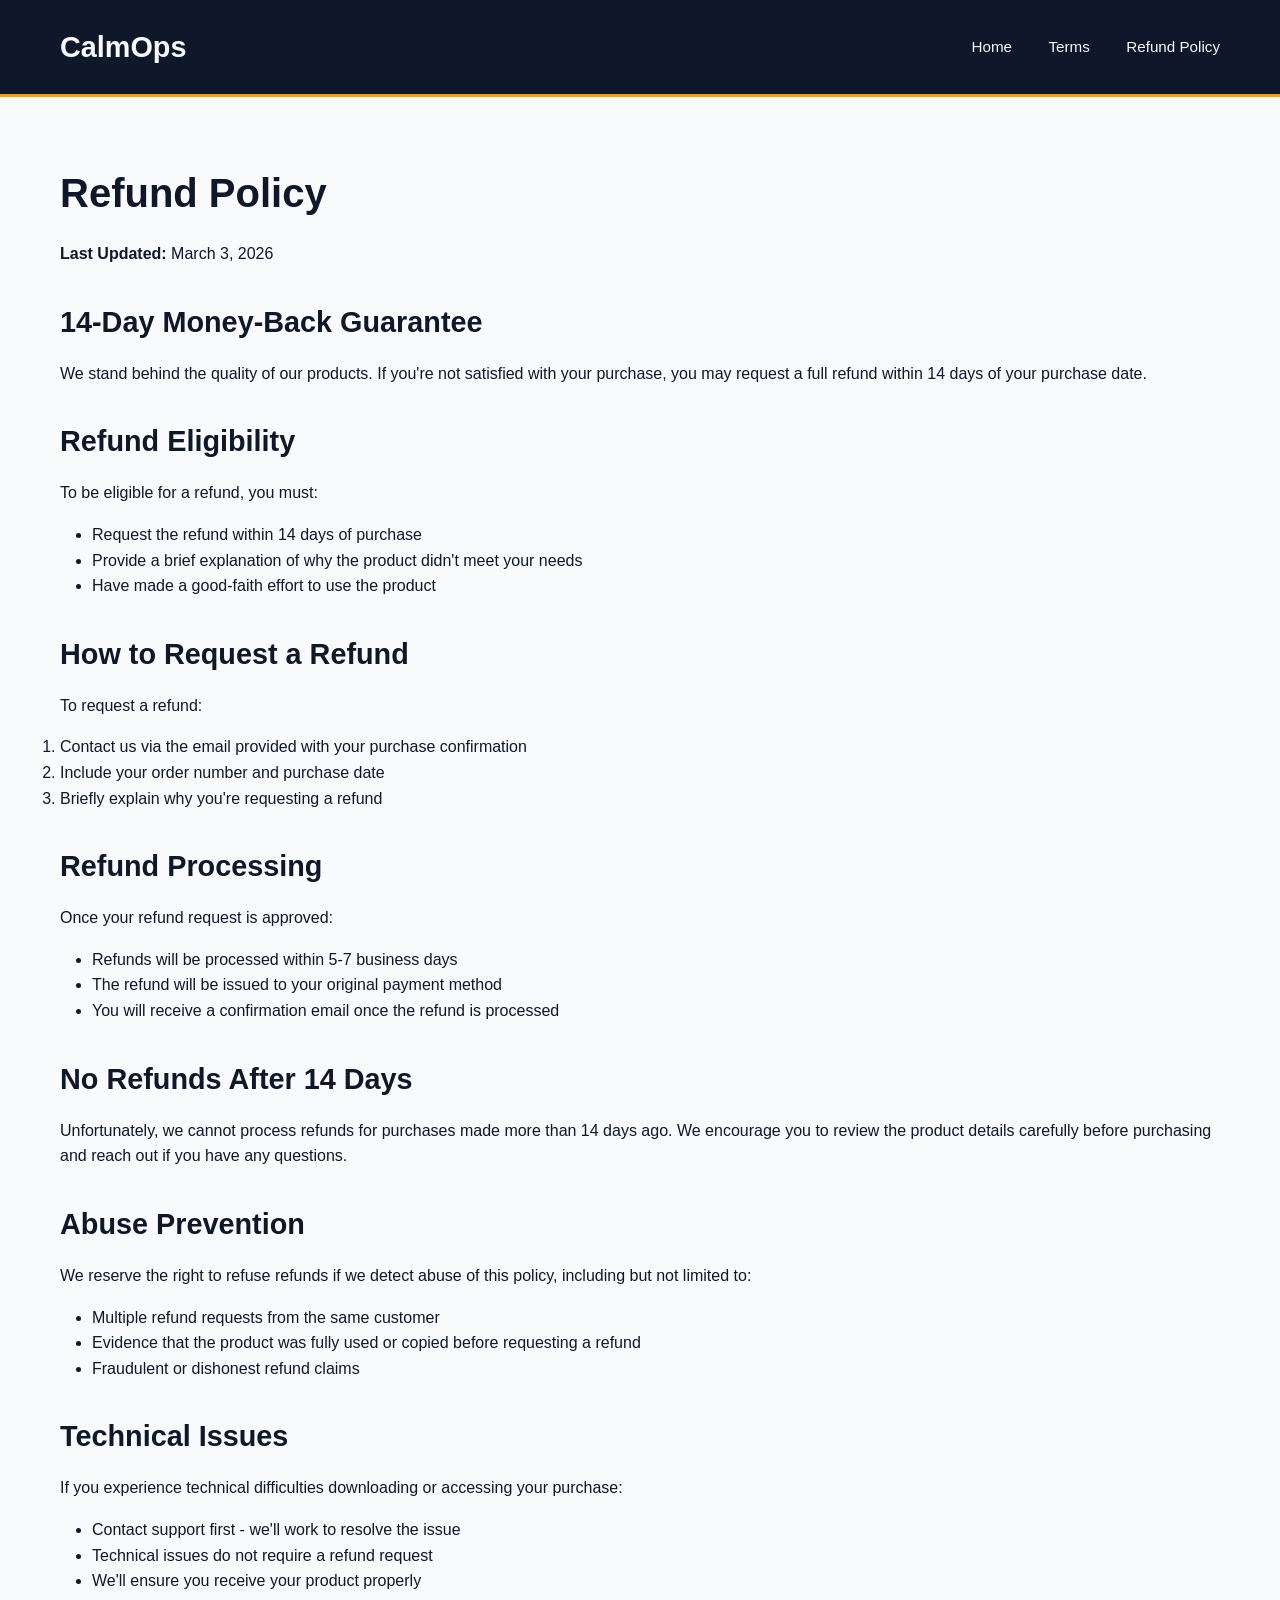
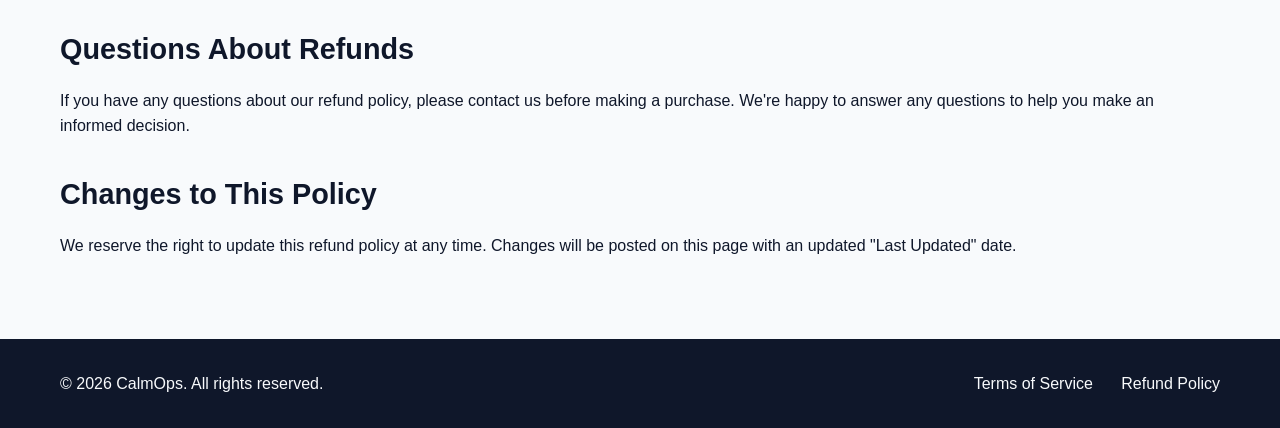
==== refund-policy.html @ a280401f "Initial CalmOps website - landing page + ToS + refund policy" ====
<!DOCTYPE html>
<html lang="en">
<head>
    <meta charset="UTF-8">
    <meta name="viewport" content="width=device-width, initial-scale=1.0">
    <title>Refund Policy - CalmOps</title>
    <link rel="stylesheet" href="style.css">
</head>
<body>
    <header>
        <div class="container">
            <h1 class="logo">CalmOps</h1>
            <nav>
                <a href="index.html">Home</a>
                <a href="terms.html">Terms</a>
                <a href="refund-policy.html">Refund Policy</a>
            </nav>
        </div>
    </header>

    <main class="legal-page">
        <div class="container">
            <h1>Refund Policy</h1>
            <p><strong>Last Updated:</strong> March 3, 2026</p>

            <h2>14-Day Money-Back Guarantee</h2>
            <p>We stand behind the quality of our products. If you're not satisfied with your purchase, you may request a full refund within 14 days of your purchase date.</p>

            <h2>Refund Eligibility</h2>
            <p>To be eligible for a refund, you must:</p>
            <ul>
                <li>Request the refund within 14 days of purchase</li>
                <li>Provide a brief explanation of why the product didn't meet your needs</li>
                <li>Have made a good-faith effort to use the product</li>
            </ul>

            <h2>How to Request a Refund</h2>
            <p>To request a refund:</p>
            <ol>
                <li>Contact us via the email provided with your purchase confirmation</li>
                <li>Include your order number and purchase date</li>
                <li>Briefly explain why you're requesting a refund</li>
            </ol>

            <h2>Refund Processing</h2>
            <p>Once your refund request is approved:</p>
            <ul>
                <li>Refunds will be processed within 5-7 business days</li>
                <li>The refund will be issued to your original payment method</li>
                <li>You will receive a confirmation email once the refund is processed</li>
            </ul>

            <h2>No Refunds After 14 Days</h2>
            <p>Unfortunately, we cannot process refunds for purchases made more than 14 days ago. We encourage you to review the product details carefully before purchasing and reach out if you have any questions.</p>

            <h2>Abuse Prevention</h2>
            <p>We reserve the right to refuse refunds if we detect abuse of this policy, including but not limited to:</p>
            <ul>
                <li>Multiple refund requests from the same customer</li>
                <li>Evidence that the product was fully used or copied before requesting a refund</li>
                <li>Fraudulent or dishonest refund claims</li>
            </ul>

            <h2>Technical Issues</h2>
            <p>If you experience technical difficulties downloading or accessing your purchase:</p>
            <ul>
                <li>Contact support first - we'll work to resolve the issue</li>
                <li>Technical issues do not require a refund request</li>
                <li>We'll ensure you receive your product properly</li>
            </ul>

            <h2>Questions About Refunds</h2>
            <p>If you have any questions about our refund policy, please contact us before making a purchase. We're happy to answer any questions to help you make an informed decision.</p>

            <h2>Changes to This Policy</h2>
            <p>We reserve the right to update this refund policy at any time. Changes will be posted on this page with an updated "Last Updated" date.</p>
        </div>
    </main>

    <footer>
        <div class="container">
            <p>&copy; 2026 CalmOps. All rights reserved.</p>
            <nav>
                <a href="terms.html">Terms of Service</a>
                <a href="refund-policy.html">Refund Policy</a>
            </nav>
        </div>
    </footer>
</body>
</html>
---- style.css ----
* {
    margin: 0;
    padding: 0;
    box-sizing: border-box;
}

:root {
    --navy: #0F172A;
    --slate: #334155;
    --soft-gray: #E2E8F0;
    --amber: #F59E0B;
    --white: #F8FAFC;
}

body {
    font-family: -apple-system, BlinkMacSystemFont, 'Segoe UI', Roboto, Oxygen, Ubuntu, sans-serif;
    line-height: 1.6;
    color: var(--navy);
    background: var(--white);
}

.container {
    max-width: 1200px;
    margin: 0 auto;
    padding: 0 20px;
}

/* Header */
header {
    background: var(--navy);
    color: var(--white);
    padding: 1.5rem 0;
    border-bottom: 3px solid var(--amber);
}

header .container {
    display: flex;
    justify-content: space-between;
    align-items: center;
}

.logo {
    font-size: 1.8rem;
    font-weight: 700;
}

header nav a {
    color: var(--white);
    text-decoration: none;
    margin-left: 2rem;
    font-size: 0.95rem;
}

header nav a:hover {
    color: var(--amber);
}

/* Hero */
.hero {
    background: linear-gradient(135deg, var(--navy) 0%, var(--slate) 100%);
    color: var(--white);
    padding: 5rem 0;
    text-align: center;
}

.hero h2 {
    font-size: 3rem;
    margin-bottom: 1rem;
    font-weight: 700;
}

.hero .subtitle {
    font-size: 1.3rem;
    margin-bottom: 2rem;
    color: var(--soft-gray);
}

.cta-button {
    display: inline-block;
    background: var(--amber);
    color: var(--navy);
    padding: 1rem 2.5rem;
    text-decoration: none;
    border-radius: 6px;
    font-weight: 600;
    font-size: 1.1rem;
    transition: all 0.3s;
}

.cta-button:hover {
    background: #D97706;
    transform: translateY(-2px);
}

/* Product */
.product {
    padding: 4rem 0;
}

.product h3 {
    font-size: 2.5rem;
    text-align: center;
    margin-bottom: 0.5rem;
}

.product-tagline {
    text-align: center;
    font-size: 1.2rem;
    color: var(--slate);
    margin-bottom: 3rem;
}

.features {
    display: grid;
    grid-template-columns: repeat(auto-fit, minmax(250px, 1fr));
    gap: 2rem;
    margin-bottom: 3rem;
}

.feature {
    padding: 1.5rem;
    background: var(--soft-gray);
    border-radius: 8px;
}

.feature h4 {
    font-size: 1.3rem;
    margin-bottom: 0.5rem;
}

.pricing {
    text-align: center;
    padding: 2rem;
    background: var(--white);
    border: 2px solid var(--slate);
    border-radius: 8px;
    margin: 3rem auto;
    max-width: 500px;
}

.price {
    font-size: 2.5rem;
    font-weight: 700;
    margin-bottom: 0.5rem;
}

.price .original {
    text-decoration: line-through;
    color: var(--slate);
    font-size: 1.8rem;
}

.price .launch {
    color: var(--amber);
}

.pricing-note {
    color: var(--slate);
    margin-bottom: 1.5rem;
}

.who-for {
    margin-top: 3rem;
}

.who-for h4 {
    font-size: 1.5rem;
    margin-bottom: 1rem;
}

.who-for ul {
    list-style: none;
}

.who-for li {
    padding: 0.5rem 0;
    padding-left: 1.5rem;
    position: relative;
}

.who-for li:before {
    content: "✓";
    position: absolute;
    left: 0;
    color: var(--amber);
    font-weight: bold;
}

/* Outcome */
.outcome {
    background: var(--soft-gray);
    padding: 3rem 0;
}

.outcome h3 {
    font-size: 2rem;
    margin-bottom: 1.5rem;
    text-align: center;
}

.outcome ul {
    list-style: none;
    max-width: 700px;
    margin: 0 auto;
}

.outcome li {
    padding: 1rem;
    font-size: 1.1rem;
    position: relative;
    padding-left: 2rem;
}

.outcome li:before {
    content: "→";
    position: absolute;
    left: 0;
    color: var(--amber);
    font-weight: bold;
}

/* Footer */
footer {
    background: var(--navy);
    color: var(--white);
    padding: 2rem 0;
    text-align: center;
}

footer .container {
    display: flex;
    justify-content: space-between;
    align-items: center;
}

footer nav a {
    color: var(--white);
    text-decoration: none;
    margin-left: 1.5rem;
}

footer nav a:hover {
    color: var(--amber);
}

/* Legal Pages */
.legal-page {
    padding: 4rem 0;
}

.legal-page h1 {
    font-size: 2.5rem;
    margin-bottom: 1rem;
}

.legal-page h2 {
    font-size: 1.8rem;
    margin-top: 2rem;
    margin-bottom: 1rem;
}

.legal-page p, .legal-page ul {
    margin-bottom: 1rem;
}

.legal-page ul {
    padding-left: 2rem;
}

/* Responsive */
@media (max-width: 768px) {
    header .container {
        flex-direction: column;
        gap: 1rem;
    }

    header nav a {
        margin-left: 1rem;
        margin-right: 1rem;
    }

    .hero h2 {
        font-size: 2rem;
    }

    .hero .subtitle {
        font-size: 1.1rem;
    }

    .product h3 {
        font-size: 2rem;
    }

    footer .container {
        flex-direction: column;
        gap: 1rem;
    }

    footer nav a {
        margin: 0 0.75rem;
    }
}
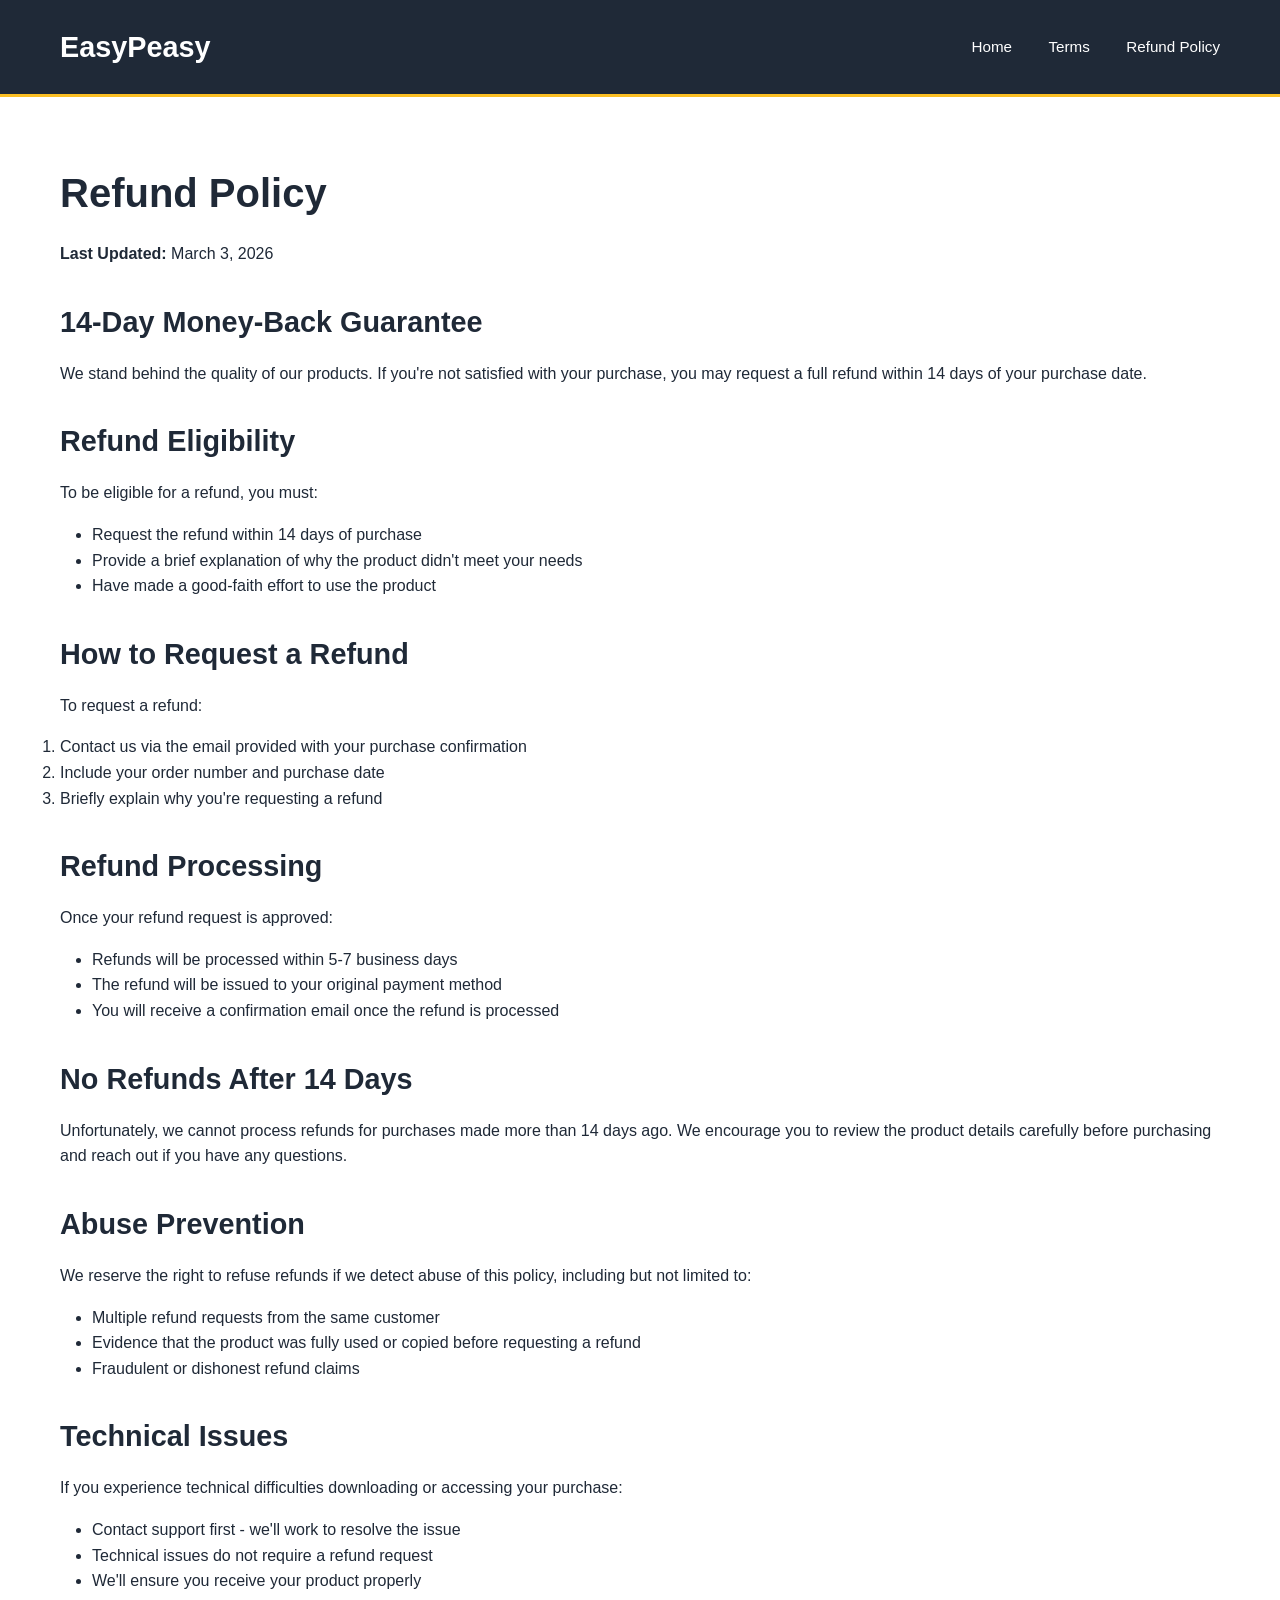
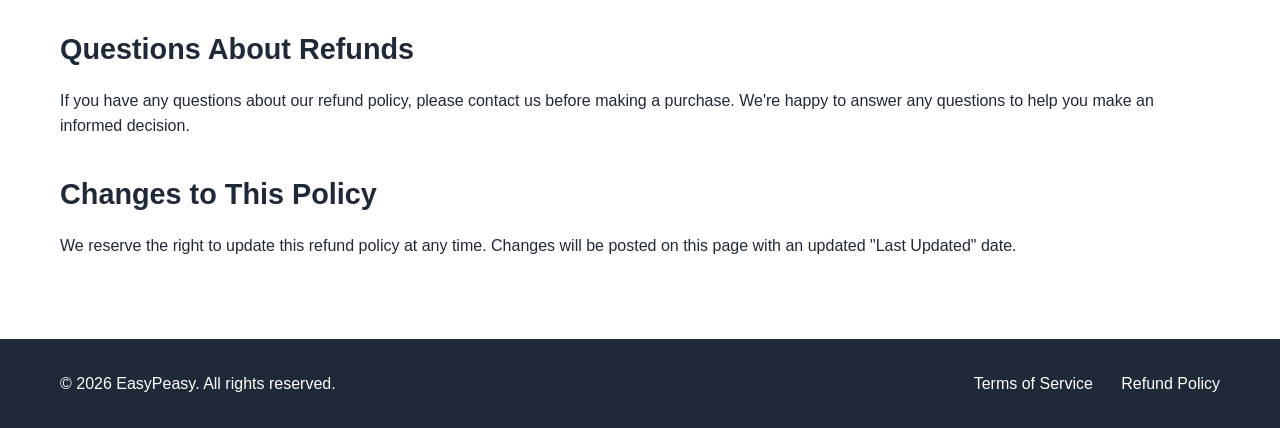
==== commit dfe687a5: "Rebrand: CalmOps → EasyPeasy 🍋 - New brand name and messaging - Lemon theme (yellow/warm colors) - U" ====
--- a/refund-policy.html
+++ b/refund-policy.html
@@ -3,13 +3,24 @@
 <head>
     <meta charset="UTF-8">
     <meta name="viewport" content="width=device-width, initial-scale=1.0">
-    <title>Refund Policy - CalmOps</title>
+    <title>Refund Policy - EasyPeasy</title>
+    <link rel="icon" type="image/svg+xml" href="favicon.svg">
+    
+    <!-- Google Analytics 4 -->
+    <script async src="https://www.googletagmanager.com/gtag/js?id=G-E5XNJB9ZL3"></script>
+    <script>
+      window.dataLayer = window.dataLayer || [];
+      function gtag(){dataLayer.push(arguments);}
+      gtag('js', new Date());
+      gtag('config', 'G-E5XNJB9ZL3');
+    </script>
+    
     <link rel="stylesheet" href="style.css">
 </head>
 <body>
     <header>
         <div class="container">
-            <h1 class="logo">CalmOps</h1>
+            <h1 class="logo">EasyPeasy</h1>
             <nav>
                 <a href="index.html">Home</a>
                 <a href="terms.html">Terms</a>
@@ -79,7 +90,7 @@
 
     <footer>
         <div class="container">
-            <p>&copy; 2026 CalmOps. All rights reserved.</p>
+            <p>&copy; 2026 EasyPeasy. All rights reserved.</p>
             <nav>
                 <a href="terms.html">Terms of Service</a>
                 <a href="refund-policy.html">Refund Policy</a>
--- a/style.css
+++ b/style.css
@@ -5,11 +5,12 @@
 }
 
 :root {
-    --navy: #0F172A;
-    --slate: #334155;
-    --soft-gray: #E2E8F0;
-    --amber: #F59E0B;
-    --white: #F8FAFC;
+    --navy: #1F2937;
+    --slate: #4B5563;
+    --soft-gray: #F3F4F6;
+    --amber: #FBBF24;
+    --lemon: #FCD34D;
+    --white: #FFFFFF;
 }
 
 body {
@@ -267,6 +268,137 @@
     padding-left: 2rem;
 }
 
+/* Eyebrow */
+.eyebrow {
+    text-transform: uppercase;
+    font-size: 0.9rem;
+    letter-spacing: 0.1em;
+    color: var(--amber);
+    margin-bottom: 1rem;
+}
+
+/* Hero Actions */
+.hero-actions {
+    display: flex;
+    gap: 1rem;
+    justify-content: center;
+    flex-wrap: wrap;
+}
+
+.secondary-button {
+    display: inline-block;
+    background: transparent;
+    color: var(--white);
+    padding: 1rem 2.5rem;
+    text-decoration: none;
+    border-radius: 6px;
+    font-weight: 600;
+    font-size: 1.1rem;
+    border: 2px solid var(--white);
+    transition: all 0.3s;
+}
+
+.secondary-button:hover {
+    background: var(--white);
+    color: var(--navy);
+}
+
+/* Social Proof */
+.social-proof {
+    margin-top: 2rem;
+    font-size: 0.95rem;
+    color: var(--soft-gray);
+    opacity: 0.8;
+    font-style: italic;
+}
+
+/* Preview Section */
+.preview {
+    background: var(--soft-gray);
+    padding: 3rem 0;
+}
+
+.preview-image {
+    max-width: 900px;
+    margin: 0 auto;
+    border-radius: 12px;
+    overflow: hidden;
+    box-shadow: 0 20px 60px rgba(0,0,0,0.15);
+}
+
+.preview-image img {
+    width: 100%;
+    height: auto;
+    display: block;
+}
+
+/* Product Description */
+.product-description {
+    text-align: center;
+    font-size: 1.1rem;
+    color: var(--slate);
+    max-width: 700px;
+    margin: 0 auto 2rem;
+}
+
+/* Inside Section */
+.inside-section {
+    background: var(--white);
+    border-top: 1px solid var(--soft-gray);
+}
+
+/* FAQ */
+.faq {
+    padding: 4rem 0;
+    background: var(--white);
+}
+
+.faq h3 {
+    font-size: 2rem;
+    text-align: center;
+    margin-bottom: 2rem;
+}
+
+.faq-grid {
+    display: grid;
+    grid-template-columns: repeat(auto-fit, minmax(280px, 1fr));
+    gap: 1.5rem;
+}
+
+.faq-item {
+    background: var(--soft-gray);
+    border-radius: 8px;
+    padding: 1.5rem;
+}
+
+.faq-item h4 {
+    font-size: 1.1rem;
+    margin-bottom: 0.75rem;
+}
+
+.faq-item p {
+    color: var(--slate);
+}
+
+/* Final CTA */
+.final-cta {
+    background: linear-gradient(135deg, var(--navy) 0%, var(--slate) 100%);
+    color: var(--white);
+    padding: 4rem 0;
+    text-align: center;
+}
+
+.final-cta h3 {
+    font-size: 2rem;
+    margin-bottom: 1rem;
+}
+
+.final-cta p {
+    font-size: 1.2rem;
+    color: var(--soft-gray);
+    margin-bottom: 2rem;
+}
+
 /* Responsive */
 @media (max-width: 768px) {
     header .container {
